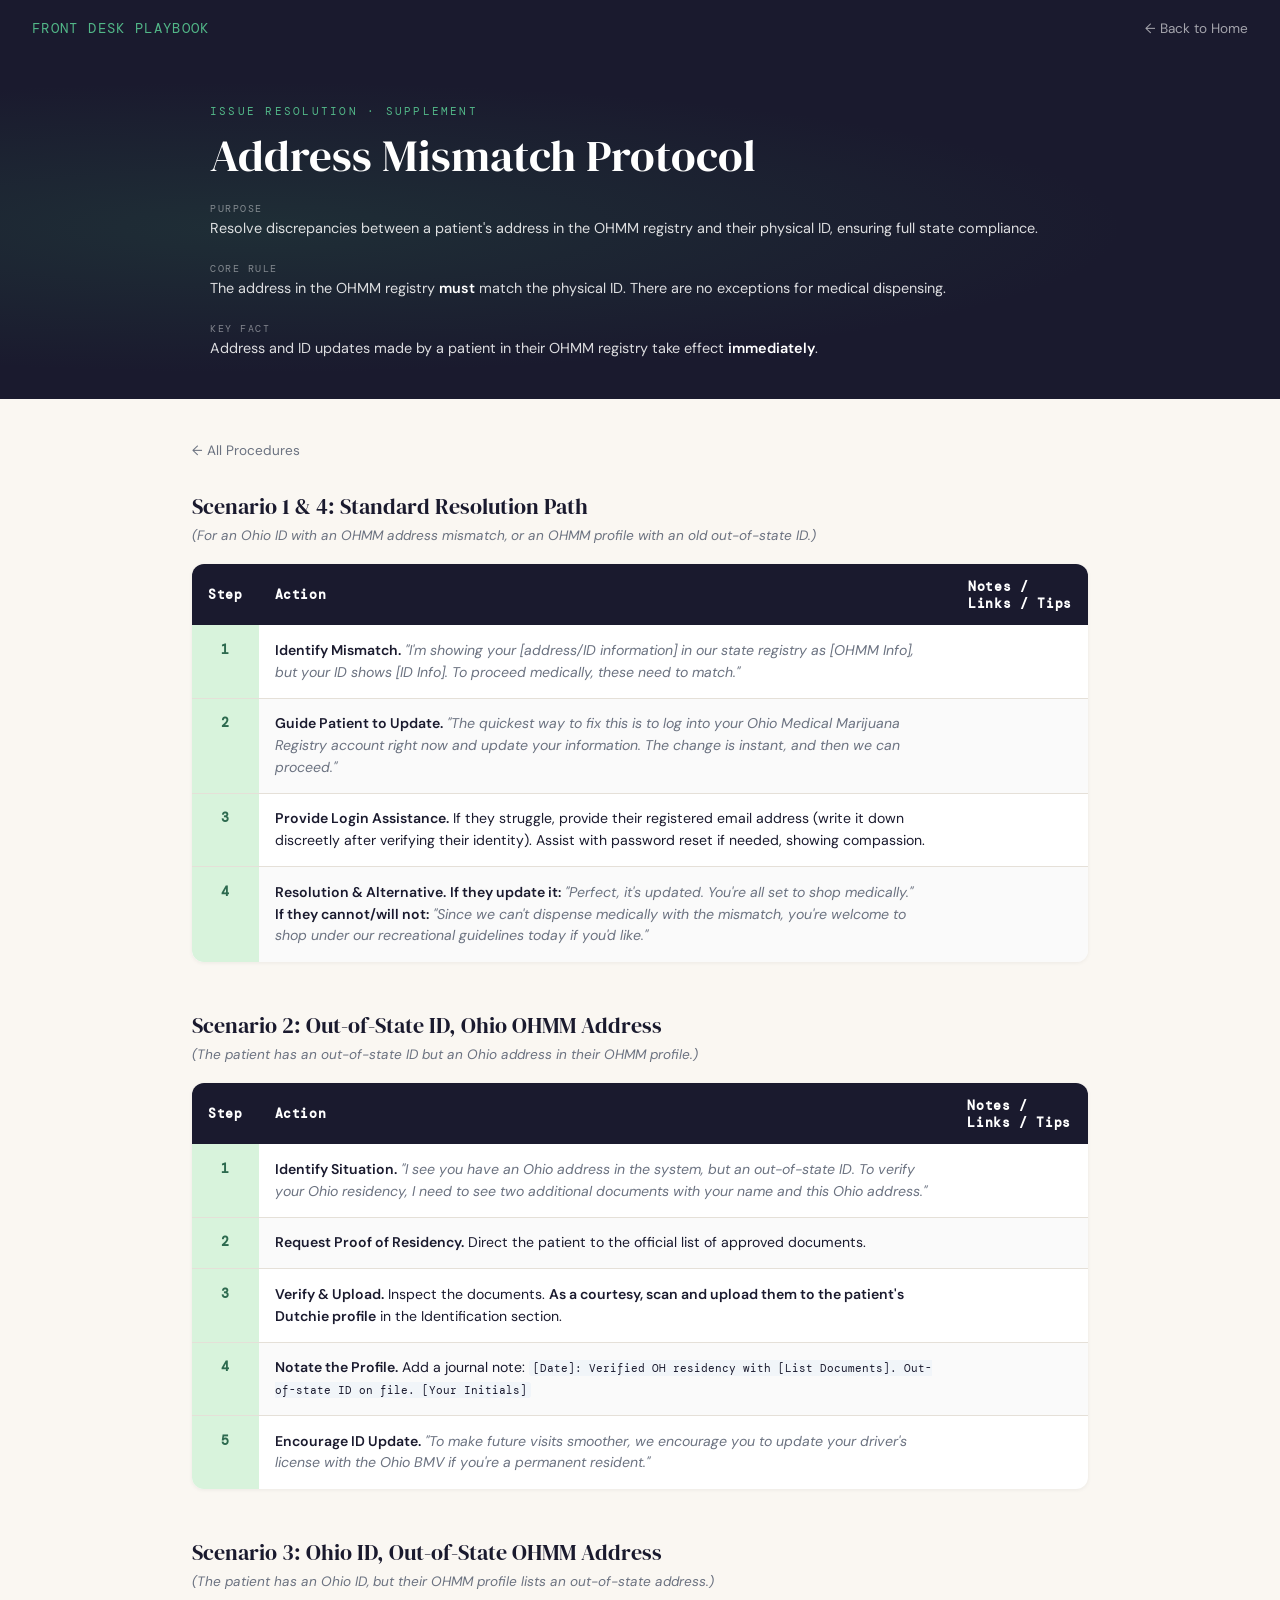
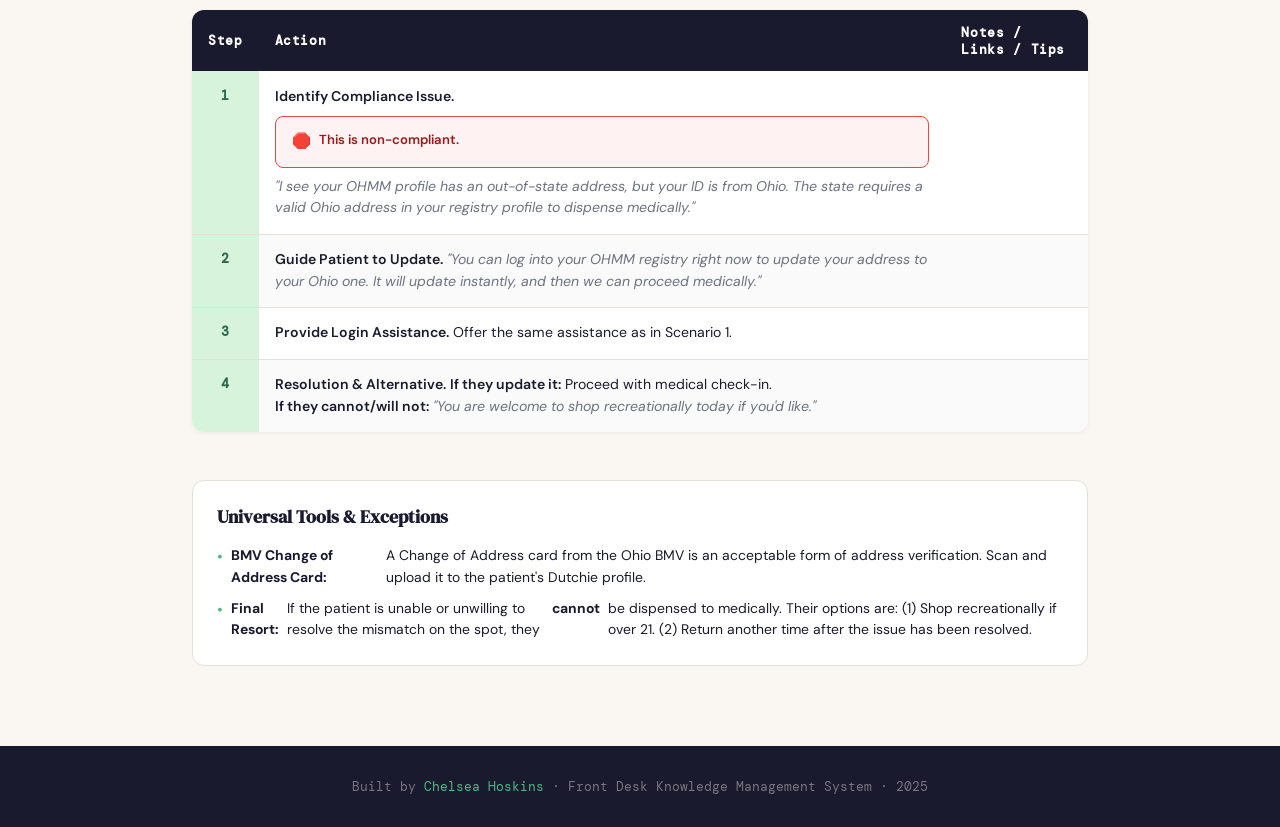
==== address-mismatch.html @ 3e9e053b "Add files via upload" ====
<!DOCTYPE html>
<html lang="en">
<head>
<meta charset="UTF-8">
<meta name="viewport" content="width=device-width, initial-scale=1.0">
<title>Playbook</title>
<link href="https://fonts.googleapis.com/css2?family=DM+Serif+Display:ital@0;1&family=DM+Sans:wght@300;400;500;600&family=DM+Mono:wght@400;500&display=swap" rel="stylesheet">
<link rel="stylesheet" href="shared.css">
</head>
<body>
<nav>
  <a href="index.html" class="nav-brand">Front Desk Playbook</a>
  <a href="index.html" class="nav-back">← Back to Home</a>
</nav>
<div class="page-header">
  <div class="page-header-inner">
    <div class="page-eyebrow">Issue Resolution · Supplement</div>
    <div class="page-title">Address Mismatch Protocol</div><div class="meta-grid"><div class="meta-item"><div class="meta-label">Purpose</div><div class="meta-value">Resolve discrepancies between a patient's address in the OHMM registry and their physical ID, ensuring full state compliance.</div></div><div class="meta-item"><div class="meta-label">Core Rule</div><div class="meta-value">The address in the OHMM registry <strong>must</strong> match the physical ID. There are no exceptions for medical dispensing.</div></div><div class="meta-item"><div class="meta-label">Key Fact</div><div class="meta-value">Address and ID updates made by a patient in their OHMM registry take effect <strong>immediately</strong>.</div></div></div></div></div>
<main>
<a href="index.html" class="back-link">← All Procedures</a>

<div class="playbook-section">
  <div class="playbook-section-title">Scenario 1 &amp; 4: Standard Resolution Path</div>
  <div class="playbook-section-sub">(For an Ohio ID with an OHMM address mismatch, or an OHMM profile with an old out-of-state ID.)</div>
  <table class="step-table">
<thead><tr><th>Step</th><th>Action</th><th>Notes / Links / Tips</th></tr></thead>
<tbody><tr><td>1</td><td class="step-action"><strong>Identify Mismatch.</strong> <em>"I'm showing your [address/ID information] in our state registry as [OHMM Info], but your ID shows [ID Info]. To proceed medically, these need to match."</em></td><td class="step-note"></td></tr><tr><td>2</td><td class="step-action"><strong>Guide Patient to Update.</strong> <em>"The quickest way to fix this is to log into your Ohio Medical Marijuana Registry account right now and update your information. The change is instant, and then we can proceed."</em></td><td class="step-note"></td></tr><tr><td>3</td><td class="step-action"><strong>Provide Login Assistance.</strong> If they struggle, provide their registered email address (write it down discreetly after verifying their identity). Assist with password reset if needed, showing compassion.</td><td class="step-note"></td></tr><tr><td>4</td><td class="step-action"><strong>Resolution & Alternative.</strong> <strong>If they update it:</strong> <em>"Perfect, it's updated. You're all set to shop medically."</em><br><strong>If they cannot/will not:</strong> <em>"Since we can't dispense medically with the mismatch, you're welcome to shop under our recreational guidelines today if you'd like."</em></td><td class="step-note"></td></tr></tbody></table>
</div>
<div class="playbook-section">
  <div class="playbook-section-title">Scenario 2: Out-of-State ID, Ohio OHMM Address</div>
  <div class="playbook-section-sub">(The patient has an out-of-state ID but an Ohio address in their OHMM profile.)</div>
  <table class="step-table">
<thead><tr><th>Step</th><th>Action</th><th>Notes / Links / Tips</th></tr></thead>
<tbody><tr><td>1</td><td class="step-action"><strong>Identify Situation.</strong> <em>"I see you have an Ohio address in the system, but an out-of-state ID. To verify your Ohio residency, I need to see two additional documents with your name and this Ohio address."</em></td><td class="step-note"></td></tr><tr><td>2</td><td class="step-action"><strong>Request Proof of Residency.</strong> Direct the patient to the official list of approved documents.</td><td class="step-note"></td></tr><tr><td>3</td><td class="step-action"><strong>Verify & Upload.</strong> Inspect the documents. <strong>As a courtesy, scan and upload them to the patient's Dutchie profile</strong> in the Identification section.</td><td class="step-note"></td></tr><tr><td>4</td><td class="step-action"><strong>Notate the Profile.</strong> Add a journal note: <code>[Date]: Verified OH residency with [List Documents]. Out-of-state ID on file. [Your Initials]</code></td><td class="step-note"></td></tr><tr><td>5</td><td class="step-action"><strong>Encourage ID Update.</strong> <em>"To make future visits smoother, we encourage you to update your driver's license with the Ohio BMV if you're a permanent resident."</em></td><td class="step-note"></td></tr></tbody></table>
</div>
<div class="playbook-section">
  <div class="playbook-section-title">Scenario 3: Ohio ID, Out-of-State OHMM Address</div>
  <div class="playbook-section-sub">(The patient has an Ohio ID, but their OHMM profile lists an out-of-state address.)</div>
  <table class="step-table">
<thead><tr><th>Step</th><th>Action</th><th>Notes / Links / Tips</th></tr></thead>
<tbody><tr><td>1</td><td class="step-action"><strong>Identify Compliance Issue.</strong> <div class="callout callout-stop"><span class="callout-icon">🛑</span><span>This is non-compliant.</span></div> <em>"I see your OHMM profile has an out-of-state address, but your ID is from Ohio. The state requires a valid Ohio address in your registry profile to dispense medically."</em></td><td class="step-note"></td></tr><tr><td>2</td><td class="step-action"><strong>Guide Patient to Update.</strong> <em>"You can log into your OHMM registry right now to update your address to your Ohio one. It will update instantly, and then we can proceed medically."</em></td><td class="step-note"></td></tr><tr><td>3</td><td class="step-action"><strong>Provide Login Assistance.</strong> Offer the same assistance as in Scenario 1.</td><td class="step-note"></td></tr><tr><td>4</td><td class="step-action"><strong>Resolution & Alternative.</strong> <strong>If they update it:</strong> Proceed with medical check-in.<br><strong>If they cannot/will not:</strong> <em>"You are welcome to shop recreationally today if you'd like."</em></td><td class="step-note"></td></tr></tbody></table>
</div>
<div class="tools-box">
  <h3>Universal Tools &amp; Exceptions</h3>
  <ul class="tools-list">
    <li><strong>BMV Change of Address Card:</strong> A Change of Address card from the Ohio BMV is an acceptable form of address verification. Scan and upload it to the patient's Dutchie profile.</li>
    <li><strong>Final Resort:</strong> If the patient is unable or unwilling to resolve the mismatch on the spot, they <strong>cannot</strong> be dispensed to medically. Their options are: (1) Shop recreationally if over 21. (2) Return another time after the issue has been resolved.</li>
  </ul>
</div>
</main>
<footer>Built by <span>Chelsea Hoskins</span> · Front Desk Knowledge Management System · 2025</footer>
</body>
</html>
---- shared.css ----
/* shared.css — used by all playbook pages */
:root {
  --ink: #1a1a2e;
  --sage: #2d6a4f;
  --sage-light: #52b788;
  --sage-muted: #d8f3dc;
  --blush: #f4845f;
  --cream: #faf7f2;
  --card: #ffffff;
  --stone: #6b7280;
  --border: #e5e0d8;
  --warn-bg: #fff8ed;
  --warn-border: #f59e0b;
  --warn-text: #92400e;
  --note-bg: #eff6ff;
  --note-border: #3b82f6;
  --note-text: #1e40af;
  --stop-bg: #fef2f2;
  --stop-border: #ef4444;
  --stop-text: #991b1b;
}

* { margin: 0; padding: 0; box-sizing: border-box; }

body {
  font-family: 'DM Sans', sans-serif;
  background: var(--cream);
  color: var(--ink);
  min-height: 100vh;
}

/* NAV */
nav {
  background: var(--ink);
  padding: 0 2rem;
  display: flex;
  align-items: center;
  justify-content: space-between;
  height: 56px;
  position: sticky;
  top: 0;
  z-index: 100;
}
.nav-brand { font-family: 'DM Mono', monospace; color: var(--sage-light); font-size: 0.85rem; letter-spacing: 0.1em; text-transform: uppercase; text-decoration: none; }
.nav-back { color: rgba(255,255,255,0.6); text-decoration: none; font-size: 0.85rem; transition: color 0.2s; display: flex; align-items: center; gap: 0.4rem; }
.nav-back:hover { color: white; }

/* PAGE HEADER */
.page-header {
  background: var(--ink);
  color: white;
  padding: 3rem 2rem 2.5rem;
  position: relative;
  overflow: hidden;
}
.page-header::before {
  content: '';
  position: absolute;
  inset: 0;
  background: radial-gradient(ellipse at 20% 50%, rgba(45,106,79,0.25) 0%, transparent 60%);
}
.page-header-inner { position: relative; z-index: 1; max-width: 860px; margin: 0 auto; }
.page-eyebrow { font-family: 'DM Mono', monospace; font-size: 0.7rem; letter-spacing: 0.2em; text-transform: uppercase; color: var(--sage-light); margin-bottom: 0.75rem; }
.page-title { font-family: 'DM Serif Display', serif; font-size: clamp(1.8rem, 4vw, 2.8rem); line-height: 1.15; margin-bottom: 1.25rem; }
.meta-grid { display: flex; flex-wrap: wrap; gap: 1.5rem; }
.meta-item { }
.meta-label { font-family: 'DM Mono', monospace; font-size: 0.65rem; text-transform: uppercase; letter-spacing: 0.15em; color: rgba(255,255,255,0.45); margin-bottom: 0.2rem; }
.meta-value { font-size: 0.9rem; color: rgba(255,255,255,0.85); line-height: 1.4; }
.meta-value strong { color: white; font-weight: 600; }
.prereq-list { list-style: none; }
.prereq-list li { font-size: 0.9rem; color: rgba(255,255,255,0.8); padding: 0.15rem 0; display: flex; align-items: flex-start; gap: 0.5rem; }
.prereq-list li::before { content: '→'; color: var(--sage-light); font-size: 0.85rem; flex-shrink: 0; margin-top: 0.05rem; }

/* MAIN */
main { max-width: 960px; margin: 0 auto; padding: 2.5rem 2rem 5rem; }

/* SECTION BLOCK */
.playbook-section { margin-bottom: 3rem; }
.playbook-section-title {
  font-family: 'DM Serif Display', serif;
  font-size: 1.4rem;
  margin-bottom: 0.35rem;
  color: var(--ink);
}
.playbook-section-sub {
  font-size: 0.85rem;
  color: var(--stone);
  font-style: italic;
  margin-bottom: 1.25rem;
}

/* STEP TABLE */
.step-table { width: 100%; border-collapse: collapse; background: var(--card); border-radius: 12px; overflow: hidden; box-shadow: 0 1px 4px rgba(0,0,0,0.06); }
.step-table thead tr { background: var(--ink); color: white; }
.step-table thead th { padding: 0.85rem 1rem; text-align: left; font-size: 0.8rem; font-weight: 600; letter-spacing: 0.05em; font-family: 'DM Mono', monospace; }
.step-table thead th:first-child { width: 56px; text-align: center; }
.step-table tbody tr:nth-child(even) { background: #fafafa; }
.step-table tbody tr:hover { background: #f0faf4; }
.step-table td { padding: 0.9rem 1rem; vertical-align: top; font-size: 0.88rem; line-height: 1.55; border-bottom: 1px solid var(--border); }
.step-table td:first-child { text-align: center; font-family: 'DM Mono', monospace; font-size: 0.8rem; font-weight: 600; color: var(--sage); background: var(--sage-muted); width: 56px; }
.step-table tbody tr:last-child td { border-bottom: none; }
.step-action strong, .step-action b { font-weight: 600; }
.step-action em { font-style: italic; color: var(--stone); }
.step-action code { font-family: 'DM Mono', monospace; font-size: 0.8em; background: #f1f5f9; padding: 0.1em 0.35em; border-radius: 3px; color: var(--ink); }
.step-note { font-size: 0.82rem; }

/* CALLOUTS */
.callout { border-radius: 8px; padding: 0.85rem 1rem; margin: 0.5rem 0; font-size: 0.82rem; line-height: 1.5; display: flex; gap: 0.5rem; align-items: flex-start; }
.callout-warn { background: var(--warn-bg); border: 1px solid var(--warn-border); color: var(--warn-text); }
.callout-note { background: var(--note-bg); border: 1px solid var(--note-border); color: var(--note-text); }
.callout-stop { background: var(--stop-bg); border: 1px solid var(--stop-border); color: var(--stop-text); font-weight: 600; }
.callout-tip { background: var(--sage-muted); border: 1px solid var(--sage); color: var(--sage); }
.callout-icon { flex-shrink: 0; font-size: 0.95rem; }

/* LINK BADGE */
.link-badge { display: inline-flex; align-items: center; gap: 0.3rem; background: var(--sage-muted); color: var(--sage); border: 1px solid var(--sage-light); border-radius: 6px; padding: 0.25rem 0.6rem; font-size: 0.78rem; font-weight: 600; text-decoration: none; transition: all 0.15s; }
.link-badge:hover { background: var(--sage); color: white; }
.link-badge.issue { background: #fff1ee; color: var(--blush); border-color: var(--blush); }
.link-badge.issue:hover { background: var(--blush); color: white; }

/* DECISION TABLE */
.decision-table { width: 100%; border-collapse: collapse; background: var(--card); border-radius: 12px; overflow: hidden; box-shadow: 0 1px 4px rgba(0,0,0,0.06); }
.decision-table thead tr { background: var(--ink); color: white; }
.decision-table thead th { padding: 0.85rem 1rem; text-align: left; font-size: 0.8rem; font-weight: 600; letter-spacing: 0.05em; font-family: 'DM Mono', monospace; }
.decision-table tbody td { padding: 0.9rem 1rem; vertical-align: top; font-size: 0.87rem; line-height: 1.55; border-bottom: 1px solid var(--border); }
.decision-table tbody tr:nth-child(even) { background: #fafafa; }
.decision-table tbody tr:last-child td { border-bottom: none; }
.decision-table td:first-child { font-weight: 600; }

/* UNIVERSAL TOOLS */
.tools-box { background: var(--card); border: 1px solid var(--border); border-radius: 12px; padding: 1.5rem; margin-top: 2rem; }
.tools-box h3 { font-family: 'DM Serif Display', serif; font-size: 1.1rem; margin-bottom: 1rem; }
.tools-list { list-style: none; display: flex; flex-direction: column; gap: 0.6rem; }
.tools-list li { font-size: 0.87rem; line-height: 1.55; display: flex; gap: 0.5rem; }
.tools-list li::before { content: '•'; color: var(--sage-light); font-size: 1rem; flex-shrink: 0; }

/* BACK LINK */
.back-link { display: inline-flex; align-items: center; gap: 0.4rem; color: var(--stone); font-size: 0.85rem; text-decoration: none; margin-bottom: 2rem; transition: color 0.2s; }
.back-link:hover { color: var(--sage); }

/* FOOTER */
footer { background: var(--ink); color: rgba(255,255,255,0.4); text-align: center; padding: 2rem; font-size: 0.8rem; font-family: 'DM Mono', monospace; }
footer span { color: var(--sage-light); }

@media (max-width: 640px) {
  nav { padding: 0 1rem; }
  main { padding: 1.5rem 1rem 4rem; }
  .page-header { padding: 2rem 1rem 1.5rem; }
  .step-table thead th:nth-child(3), .step-table td:nth-child(3) { display: none; }
}
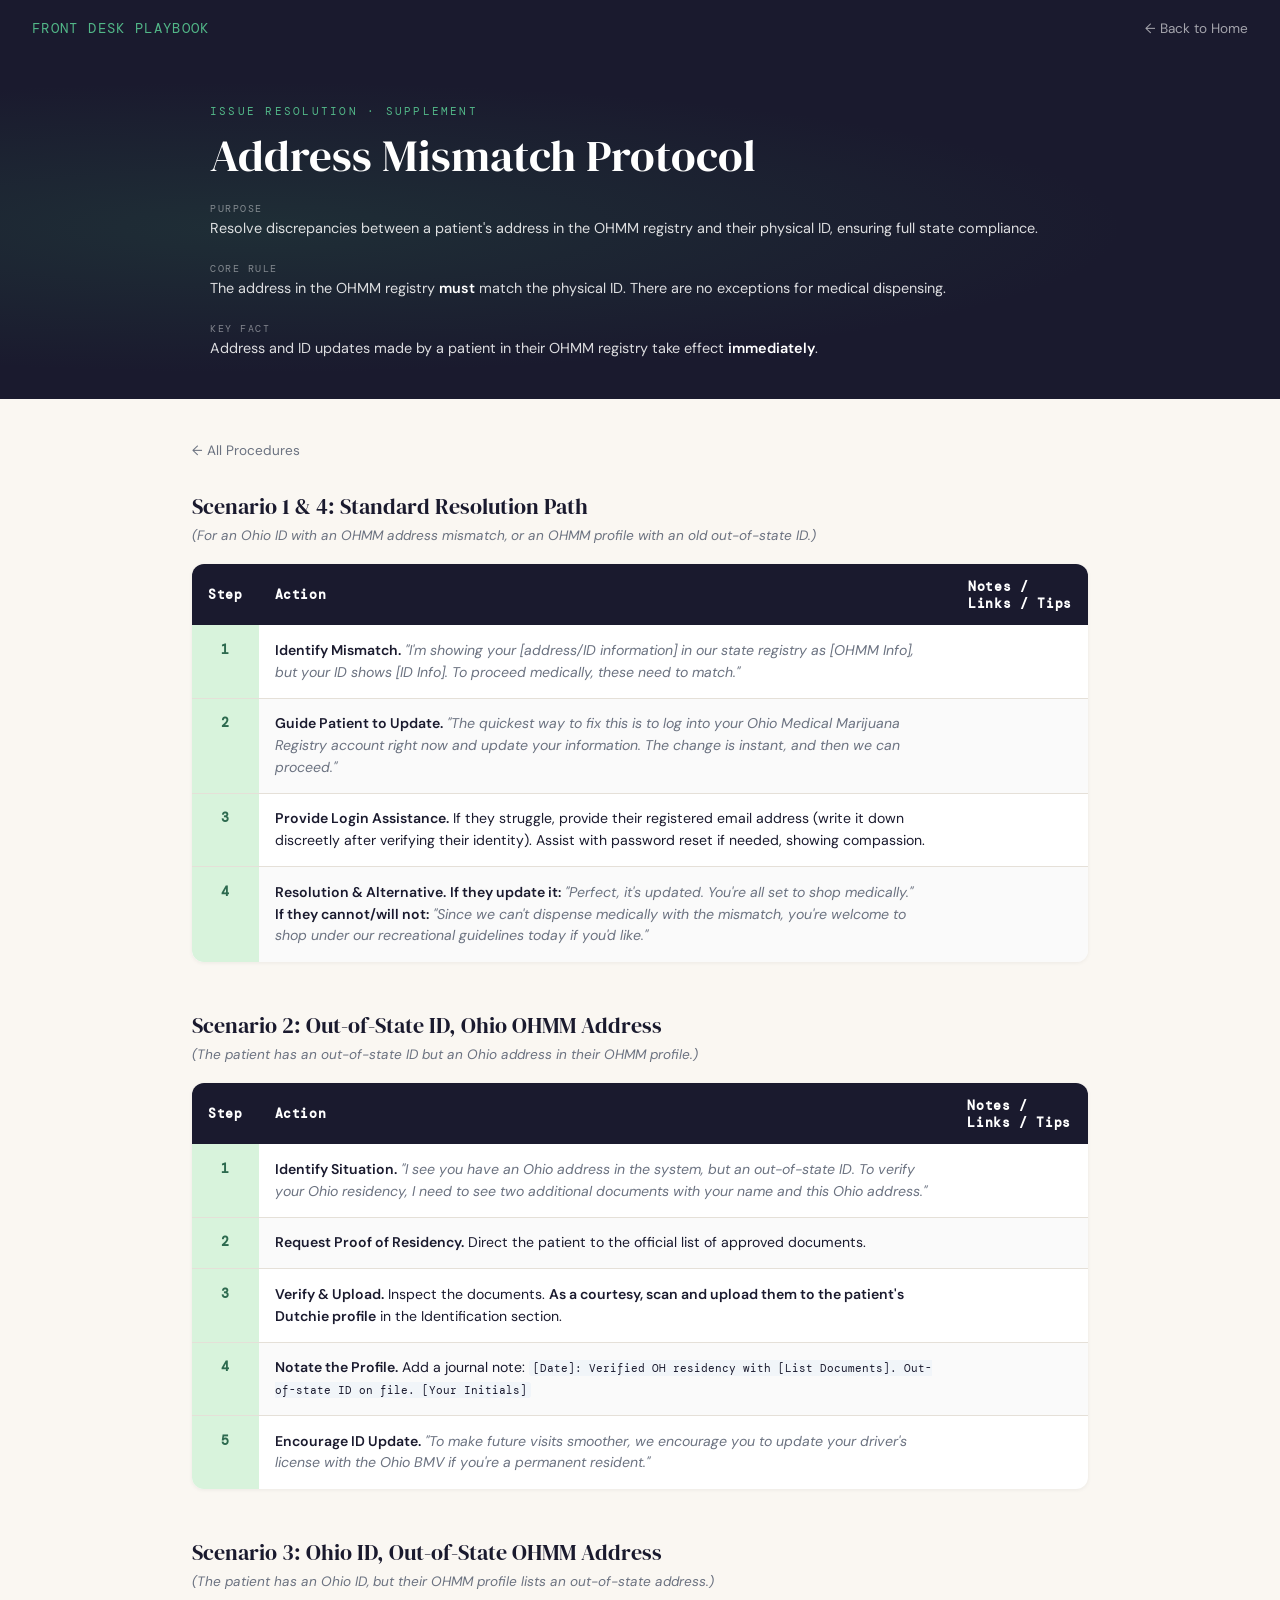
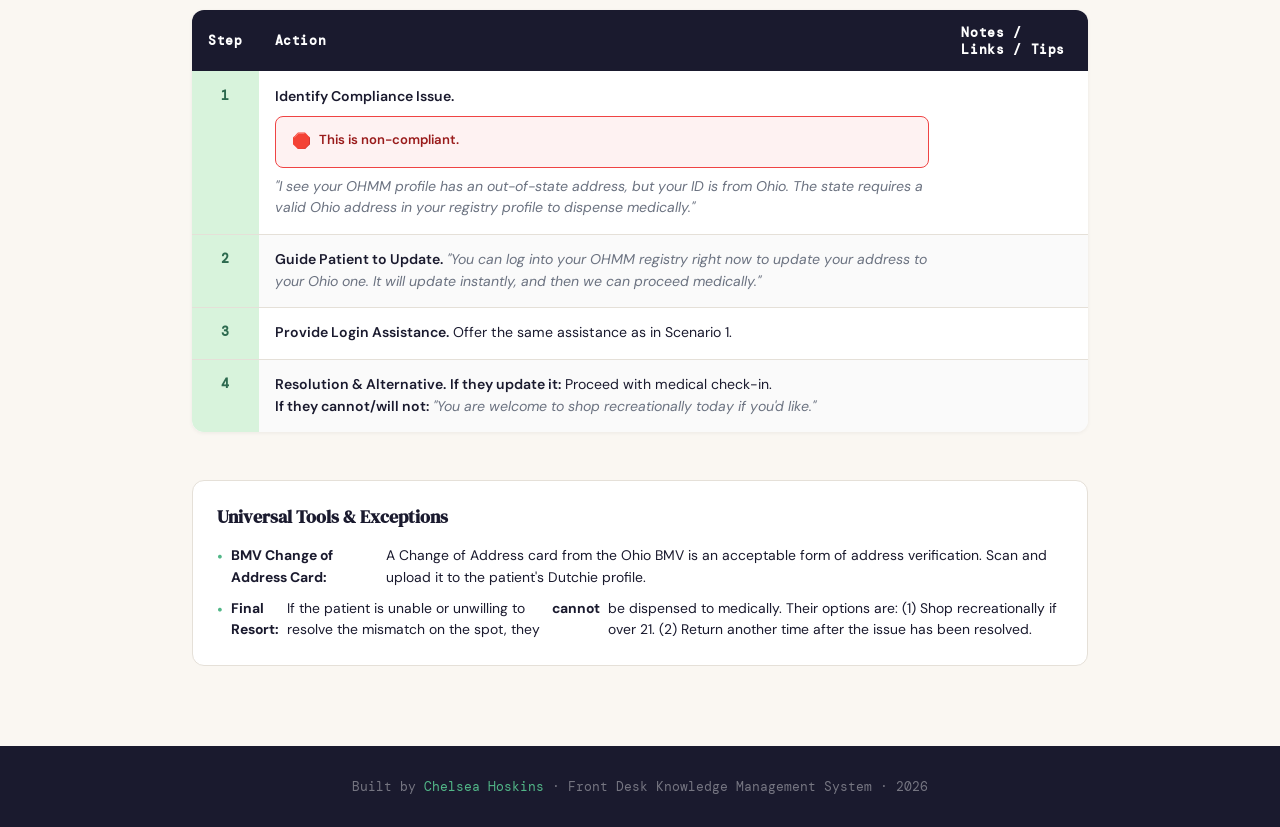
==== commit 2ad513b4: "Update address-mismatch.html Change year; update to 2026" ====
--- a/address-mismatch.html
+++ b/address-mismatch.html
@@ -48,6 +48,6 @@
   </ul>
 </div>
 </main>
-<footer>Built by <span>Chelsea Hoskins</span> · Front Desk Knowledge Management System · 2025</footer>
+<footer>Built by <span>Chelsea Hoskins</span> · Front Desk Knowledge Management System · 2026</footer>
 </body>
-</html>+</html>
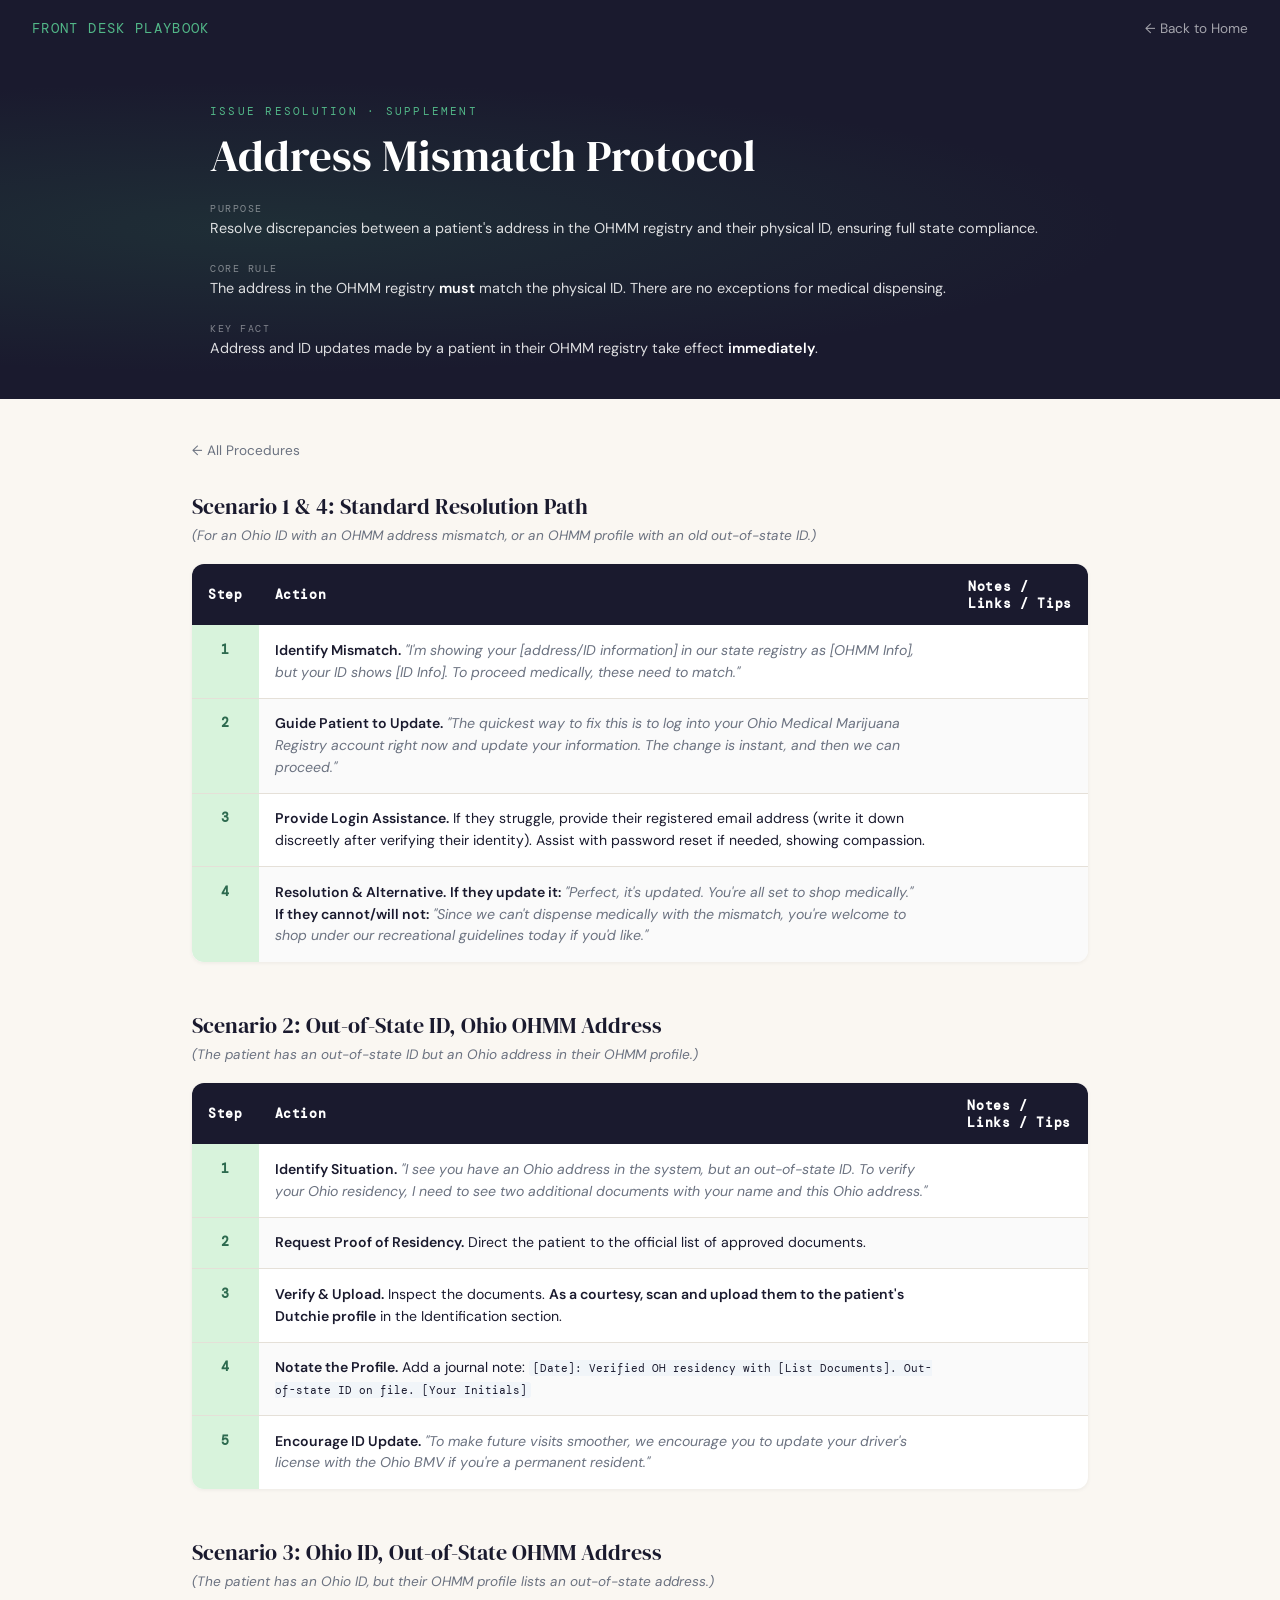
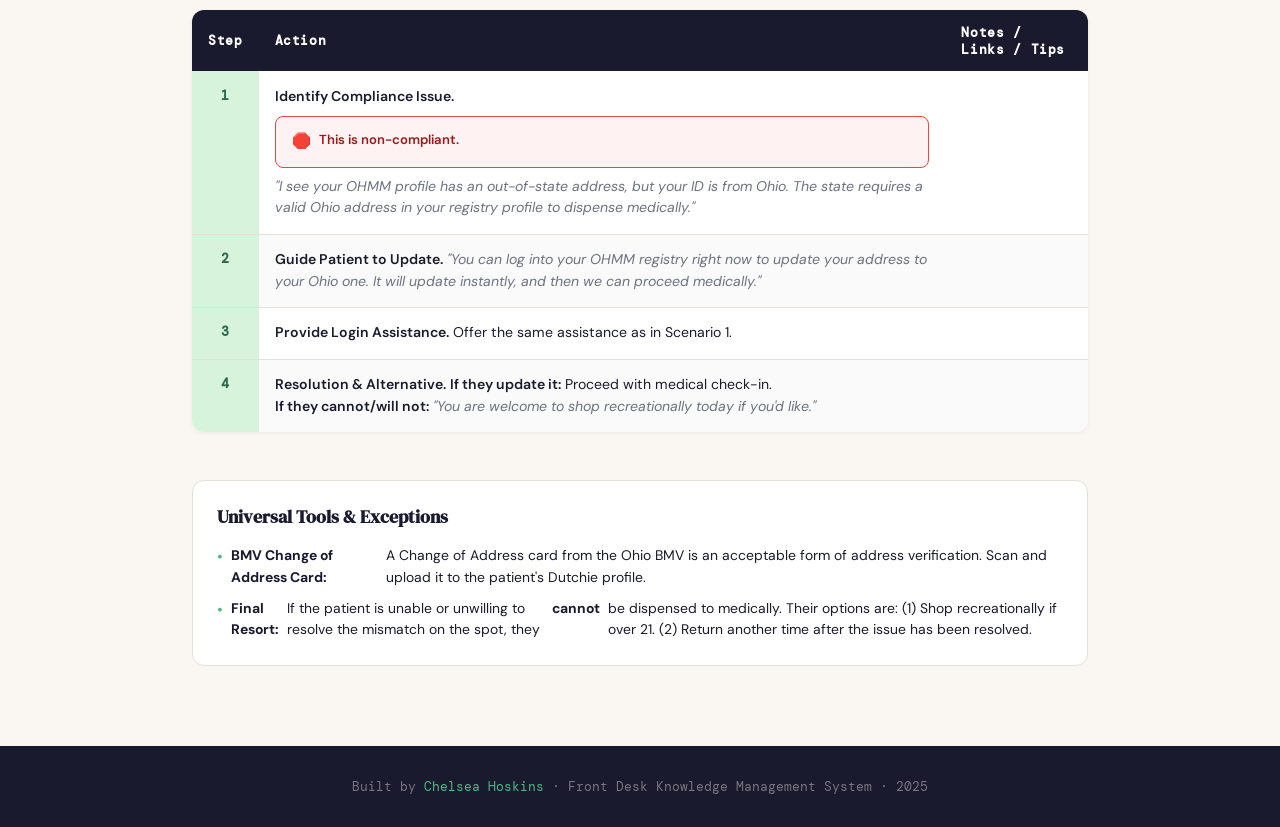
==== commit 6658d2a9: "Add files via upload" ====
--- a/address-mismatch.html
+++ b/address-mismatch.html
@@ -48,6 +48,6 @@
   </ul>
 </div>
 </main>
-<footer>Built by <span>Chelsea Hoskins</span> · Front Desk Knowledge Management System · 2026</footer>
+<footer>Built by <span>Chelsea Hoskins</span> · Front Desk Knowledge Management System · 2025</footer>
 </body>
-</html>
+</html>
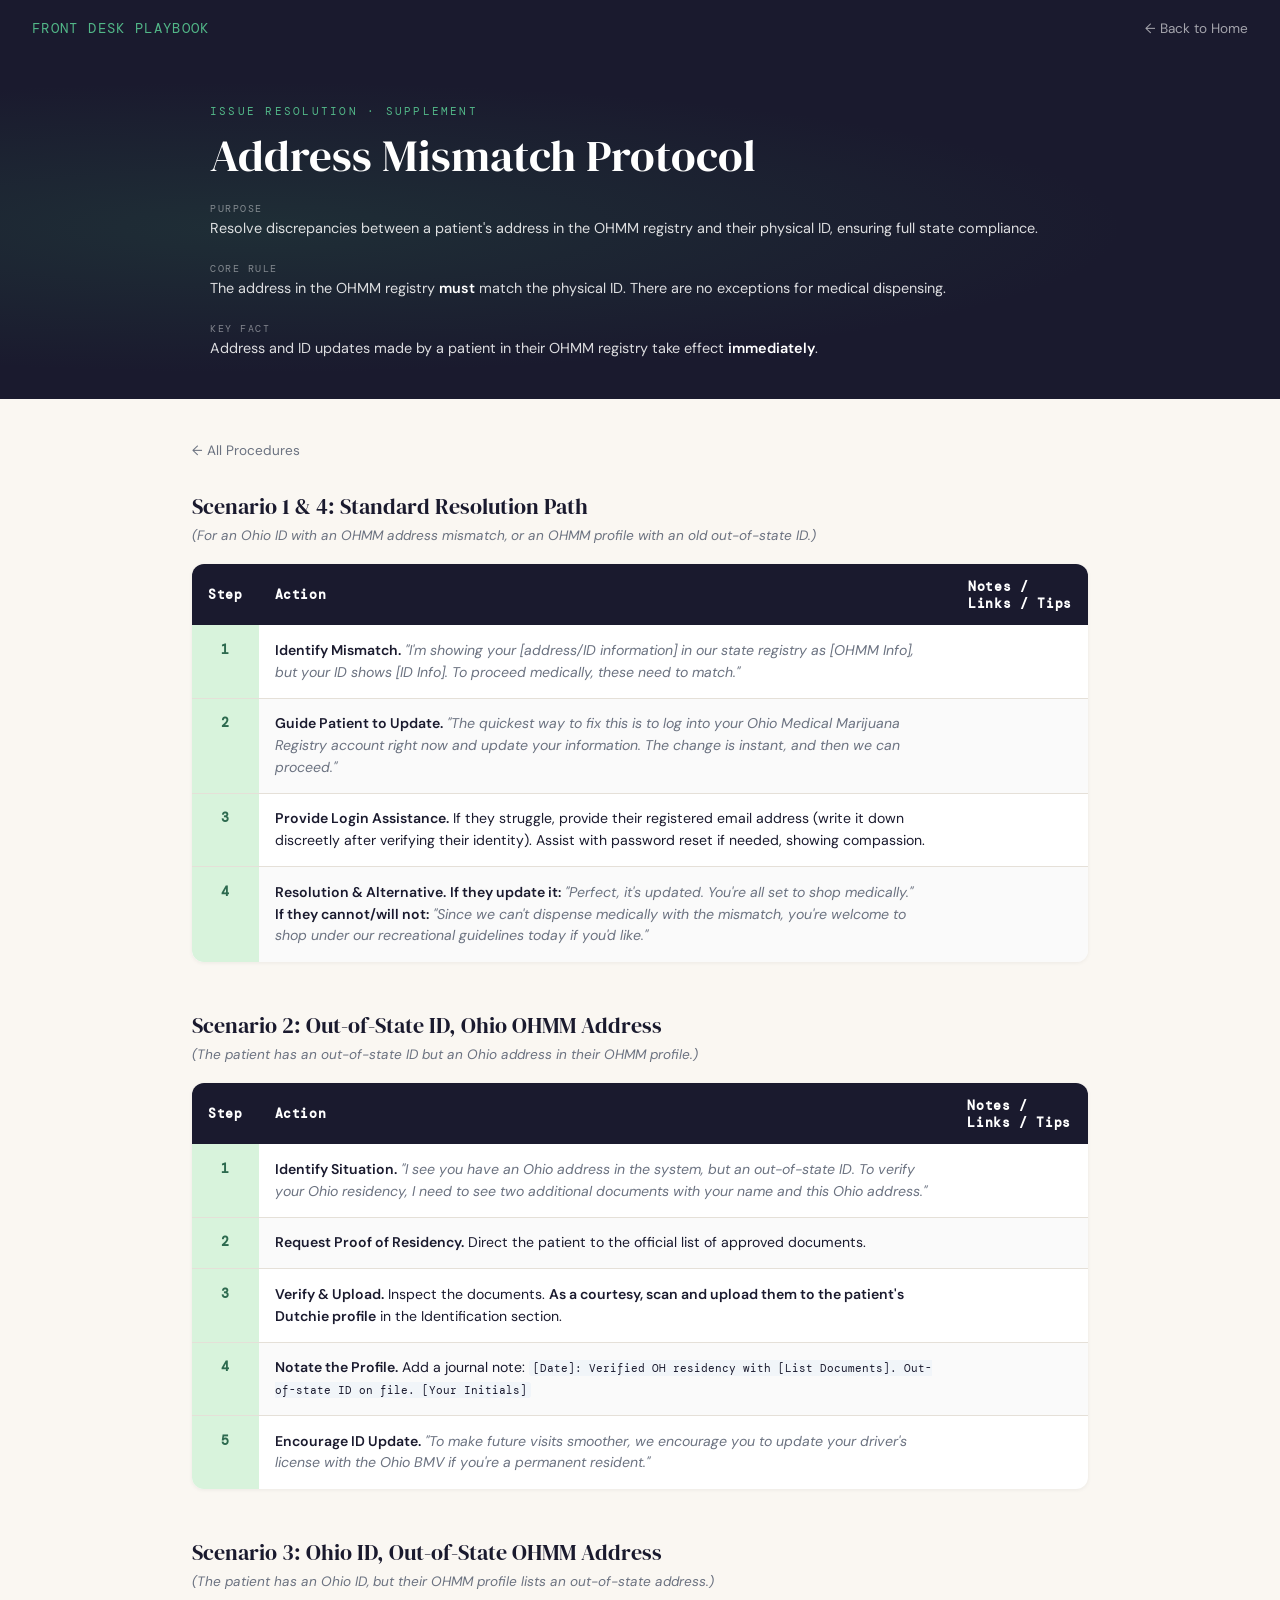
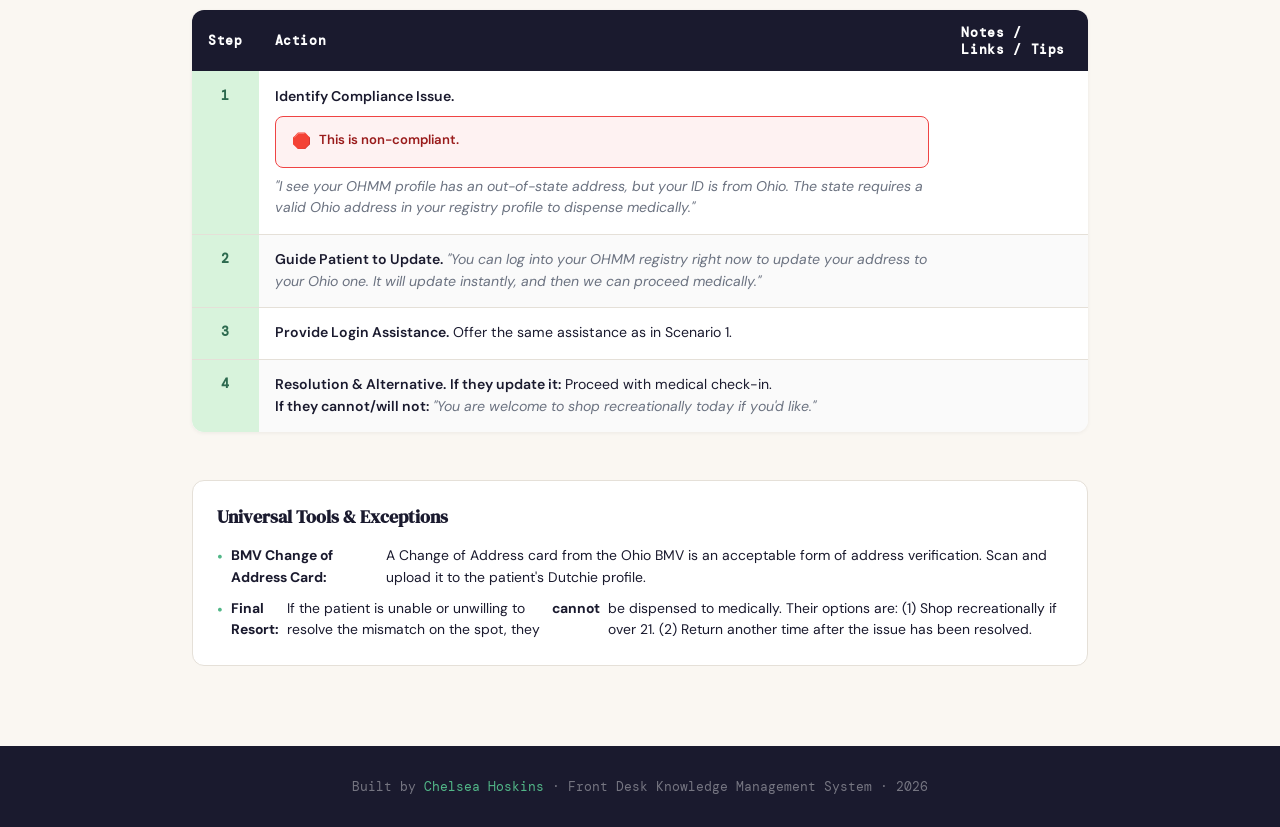
==== commit 6a91db8f: "Update address-mismatch.html Update year; 2026" ====
--- a/address-mismatch.html
+++ b/address-mismatch.html
@@ -48,6 +48,6 @@
   </ul>
 </div>
 </main>
-<footer>Built by <span>Chelsea Hoskins</span> · Front Desk Knowledge Management System · 2025</footer>
+<footer>Built by <span>Chelsea Hoskins</span> · Front Desk Knowledge Management System · 2026</footer>
 </body>
-</html>+</html>
